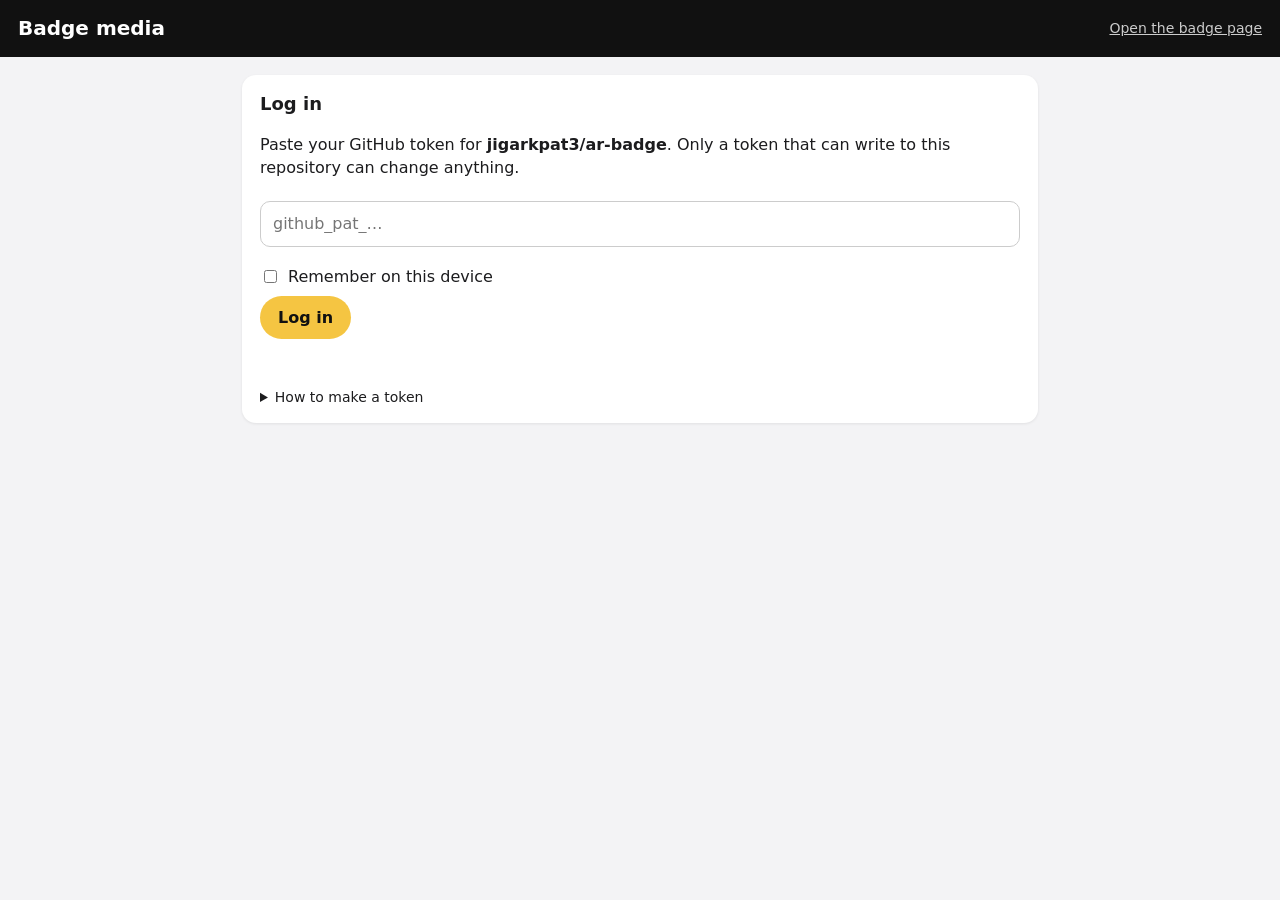
==== admin/index.html @ 6c8b1cbd "v9: media manager (/admin), live media from manifest with 3:4 crop, desktop notice with QR, run log " ====
<!DOCTYPE html>
<html lang="en">
<head>
  <meta charset="utf-8" />
  <meta name="viewport" content="width=device-width, initial-scale=1" />
  <meta name="robots" content="noindex" />
  <title>Badge media · Admin</title>
  <link rel="icon" href="data:," />
  <link rel="stylesheet" href="admin.css?v=9" />
  <!-- github.js: API calls. prepare.js: photo/video processing. admin.js: the page. -->
  <script src="github.js?v=9" defer></script>
  <script src="prepare.js?v=9" defer></script>
  <script src="admin.js?v=9" defer></script>
</head>
<body>
  <header>
    <h1>Badge media</h1>
    <a href="../" class="quiet">Open the badge page</a>
    <button id="logout" class="quiet hidden">Log out</button>
  </header>

  <!-- Login: a GitHub token for this repo is the password. -->
  <section id="login" class="card hidden">
    <h2>Log in</h2>
    <p>Paste your GitHub token for <b>jigarkpat3/ar-badge</b>. Only a token that can write to this repository can change anything.</p>
    <form id="login-form">
      <input id="token" type="password" autocomplete="off" spellcheck="false" placeholder="github_pat_…" required />
      <label class="check"><input id="remember" type="checkbox" /> Remember on this device</label>
      <button type="submit" id="login-button">Log in</button>
      <p id="login-error" class="error"></p>
    </form>
    <details>
      <summary>How to make a token</summary>
      <ol>
        <li>GitHub › your picture › <b>Settings</b> › <b>Developer settings</b> › <b>Personal access tokens</b> › <b>Fine-grained tokens</b> › <b>Generate new token</b>.</li>
        <li>Name: “Badge admin”. Expiration: 90 days (or what you like).</li>
        <li>Repository access: <b>Only select repositories</b> › <b>jigarkpat3/ar-badge</b>.</li>
        <li>Permissions › Repository permissions › <b>Contents: Read and write</b> (Metadata: Read-only is added by itself).</li>
        <li>Generate, copy it, paste it here.</li>
      </ol>
    </details>
  </section>

  <main id="app" class="hidden">
    <p id="status" class="status hidden"></p>

    <section class="card">
      <h2>Add a video or photo</h2>
      <input id="file" type="file" accept="video/mp4,video/quicktime,.mp4,.mov,.m4v,image/*" />
      <div id="preview" class="hidden">
        <div class="preview-row">
          <div>
            <div class="label">Whole file (the dimmed part is cut off)</div>
            <div id="stage"><div id="window"></div></div>
          </div>
          <div>
            <div class="label">On the badge</div>
            <canvas id="result" width="150" height="200"></canvas>
          </div>
        </div>
        <div id="image-mode" class="hidden">
          <label class="check"><input type="radio" name="mode" value="crop" checked /> Crop to fill the badge</label>
          <label class="check"><input type="radio" name="mode" value="fit" /> Fit inside (adds black bars)</label>
        </div>
        <label id="focus-row" class="hidden">Crop position <input id="focus" type="range" min="0" max="100" value="50" /></label>
        <p id="file-info" class="info"></p>
        <ul id="warnings" class="warnings"></ul>
        <label>Title <input id="title" type="text" maxlength="80" /></label>
        <label class="check"><input id="make-live" type="checkbox" /> Make it live after uploading</label>
        <button id="upload">Upload</button>
        <div id="progress" class="hidden"><div id="bar"></div></div>
      </div>
      <p class="info">Videos: MP4 or MOV (H.264 is safest), up to 95 MB, best under 40 MB. Photos: any size up to 30 MB; saved as a 750 × 1000 JPEG.</p>
    </section>

    <section class="card">
      <h2>Library</h2>
      <div id="library"></div>
    </section>
  </main>
</body>
</html>
---- admin/admin.css ----
/* Admin page: plain and readable, works on a phone and a computer. */
body { margin: 0; font: 16px/1.45 -apple-system, system-ui, sans-serif; background: #f3f3f5; color: #1c1c1e; }
header { display: flex; align-items: center; gap: 16px; padding: 14px 18px; background: #111; color: #fff; }
header h1 { margin: 0; font-size: 20px; flex: 1; }
header .quiet { color: #ccc; background: none; border: none; font: inherit; font-size: 14px; cursor: pointer; text-decoration: underline; padding: 0; }
main, #login { max-width: 760px; margin: 18px auto; padding: 0 12px; }
.card { background: #fff; border-radius: 14px; padding: 16px 18px; margin-bottom: 18px; box-shadow: 0 1px 3px rgba(0,0,0,.08); }
#login.card { padding: 16px 18px; }
h2 { margin: 0 0 10px; font-size: 18px; }
input[type=password], input[type=text] { width: 100%; box-sizing: border-box; font: inherit; padding: 10px 12px; border: 1px solid #ccc; border-radius: 10px; margin: 6px 0 10px; }
label { display: block; margin: 8px 0; }
label.check { display: flex; align-items: center; gap: 8px; }
button { font: inherit; font-weight: 600; padding: 10px 18px; border: none; border-radius: 999px; background: #f5c542; color: #111; cursor: pointer; }
button:disabled { opacity: .45; cursor: default; }
button.small { padding: 6px 12px; font-size: 14px; background: #e8e8ed; }
button.danger { color: #b3261e; }
.error { color: #b3261e; min-height: 1em; }
.info { color: #666; font-size: 14px; }
.warnings { color: #8a5a00; font-size: 14px; padding-left: 20px; }
.status { padding: 10px 14px; border-radius: 10px; background: #e7f3ff; color: #0b4f8a; }
.status.ok { background: #e6f6ea; color: #1c6b31; }
.status.bad { background: #fdecea; color: #b3261e; }
.hidden { display: none !important; }
.label { font-size: 13px; color: #666; margin-bottom: 4px; }

/* Upload preview: the whole file with the cut-off part dimmed, and the result. */
.preview-row { display: flex; gap: 18px; align-items: flex-start; flex-wrap: wrap; margin: 12px 0; }
#stage { position: relative; overflow: hidden; max-width: 320px; max-height: 320px; background: #000; border-radius: 6px; }
#stage > img, #stage > video { display: block; width: 100%; height: 100%; }
#window { position: absolute; border: 2px dashed #fff; border-radius: 6px; box-shadow: 0 0 0 999px rgba(0,0,0,.6); pointer-events: none; }
#result { width: 150px; height: 200px; border-radius: 6px; background: #000; }
#progress { height: 8px; background: #e8e8ed; border-radius: 4px; margin-top: 12px; overflow: hidden; }
#bar { height: 100%; width: 0; background: #34c759; transition: width .2s; }

/* Library */
.item { display: flex; gap: 14px; padding: 12px 0; border-top: 1px solid #eee; }
.item:first-child { border-top: none; }
.thumb { width: 72px; height: 96px; border-radius: 6px; background: #ddd; object-fit: cover; flex: none; }
.item .meta { flex: 1; min-width: 0; }
.item .title { font-weight: 600; overflow-wrap: anywhere; }
.item .buttons { display: flex; gap: 8px; flex-wrap: wrap; margin-top: 6px; }
.live { display: inline-block; font-size: 12px; font-weight: 700; color: #fff; background: #34c759; border-radius: 6px; padding: 1px 7px; margin-left: 6px; vertical-align: 2px; }
details { margin-top: 10px; font-size: 14px; }
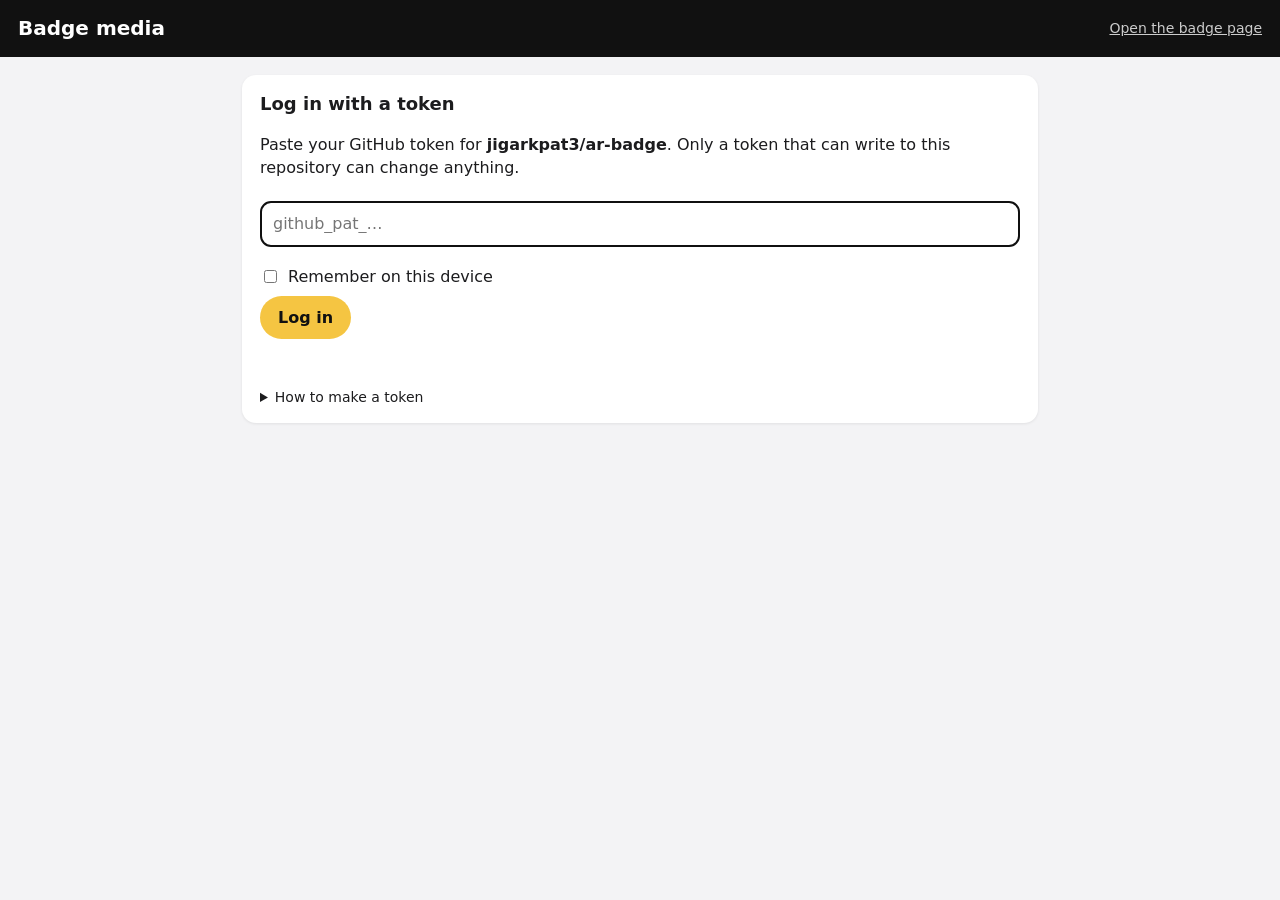
==== commit c28efec5: "Admin: password login (token encrypted with PBKDF2 + AES-GCM in admin/auth.json), use-a-token fallba" ====
--- a/admin/index.html
+++ b/admin/index.html
@@ -6,11 +6,12 @@
   <meta name="robots" content="noindex" />
   <title>Badge media · Admin</title>
   <link rel="icon" href="data:," />
-  <link rel="stylesheet" href="admin.css?v=9" />
+  <link rel="stylesheet" href="admin.css?v=10" />
   <!-- github.js: API calls. prepare.js: photo/video processing. admin.js: the page. -->
-  <script src="github.js?v=9" defer></script>
-  <script src="prepare.js?v=9" defer></script>
-  <script src="admin.js?v=9" defer></script>
+  <script src="github.js?v=10" defer></script>
+  <script src="auth.js?v=10" defer></script>
+  <script src="prepare.js?v=10" defer></script>
+  <script src="admin.js?v=10" defer></script>
 </head>
 <body>
   <header>
@@ -19,26 +20,37 @@
     <button id="logout" class="quiet hidden">Log out</button>
   </header>
 
-  <!-- Login: a GitHub token for this repo is the password. -->
+  <!-- Login. With a saved password (admin/auth.json): type the password.
+       Otherwise (or "Use a token instead"): paste the GitHub token. -->
   <section id="login" class="card hidden">
-    <h2>Log in</h2>
-    <p>Paste your GitHub token for <b>jigarkpat3/ar-badge</b>. Only a token that can write to this repository can change anything.</p>
+    <form id="password-form" class="hidden">
+      <h2>Log in</h2>
+      <input id="password" type="password" autocomplete="current-password" placeholder="Password" required />
+      <label class="check"><input class="remember" type="checkbox" /> Remember on this device</label>
+      <button type="submit" id="password-button">Log in</button>
+      <p id="password-error" class="error"></p>
+      <a href="#" id="use-token" class="small-link">Use a token instead</a>
+    </form>
+
     <form id="login-form">
+      <h2>Log in with a token</h2>
+      <p>Paste your GitHub token for <b>jigarkpat3/ar-badge</b>. Only a token that can write to this repository can change anything.</p>
       <input id="token" type="password" autocomplete="off" spellcheck="false" placeholder="github_pat_…" required />
-      <label class="check"><input id="remember" type="checkbox" /> Remember on this device</label>
+      <label class="check"><input class="remember" type="checkbox" /> Remember on this device</label>
       <button type="submit" id="login-button">Log in</button>
       <p id="login-error" class="error"></p>
+      <a href="#" id="use-password" class="small-link hidden">Use the password instead</a>
+      <details>
+        <summary>How to make a token</summary>
+        <ol>
+          <li>GitHub › your picture › <b>Settings</b> › <b>Developer settings</b> › <b>Personal access tokens</b> › <b>Fine-grained tokens</b> › <b>Generate new token</b>.</li>
+          <li>Name: “Badge admin”. Expiration: 90 days (or what you like).</li>
+          <li>Repository access: <b>Only select repositories</b> › <b>jigarkpat3/ar-badge</b>.</li>
+          <li>Permissions › Repository permissions › <b>Contents: Read and write</b> (Metadata: Read-only is added by itself).</li>
+          <li>Generate, copy it, paste it here. Then set a password (after logging in) so next time you can just type that.</li>
+        </ol>
+      </details>
     </form>
-    <details>
-      <summary>How to make a token</summary>
-      <ol>
-        <li>GitHub › your picture › <b>Settings</b> › <b>Developer settings</b> › <b>Personal access tokens</b> › <b>Fine-grained tokens</b> › <b>Generate new token</b>.</li>
-        <li>Name: “Badge admin”. Expiration: 90 days (or what you like).</li>
-        <li>Repository access: <b>Only select repositories</b> › <b>jigarkpat3/ar-badge</b>.</li>
-        <li>Permissions › Repository permissions › <b>Contents: Read and write</b> (Metadata: Read-only is added by itself).</li>
-        <li>Generate, copy it, paste it here.</li>
-      </ol>
-    </details>
   </section>
 
   <main id="app" class="hidden">
@@ -77,6 +89,20 @@
       <h2>Library</h2>
       <div id="library"></div>
     </section>
+
+    <!-- Password login (auth.js). Only while logged in. -->
+    <section class="card" id="password-card">
+      <h2>Login password</h2>
+      <p id="password-state" class="info">Checking…</p>
+      <form id="set-password-form">
+        <input id="new-password" type="password" autocomplete="new-password" placeholder="New password" required minlength="12" />
+        <input id="new-password-2" type="password" autocomplete="new-password" placeholder="Type it again" required minlength="12" />
+        <p class="info">At least 12 characters. A long phrase is best, like four random words: “purple tiger candle river”. The locked token is public on the site, so a strong password is what protects it.</p>
+        <button type="submit" id="set-password">Set password</button>
+        <button type="button" id="remove-password" class="small danger hidden">Remove password login</button>
+        <p id="set-password-error" class="error"></p>
+      </form>
+    </section>
   </main>
 </body>
 </html>
--- a/admin/admin.css
+++ b/admin/admin.css
@@ -41,3 +41,6 @@
 .item .buttons { display: flex; gap: 8px; flex-wrap: wrap; margin-top: 6px; }
 .live { display: inline-block; font-size: 12px; font-weight: 700; color: #fff; background: #34c759; border-radius: 6px; padding: 1px 7px; margin-left: 6px; vertical-align: 2px; }
 details { margin-top: 10px; font-size: 14px; }
+.small-link { font-size: 14px; color: #666; }
+#password-card input[type=password] { max-width: 420px; }
+#set-password-form button { margin-right: 8px; }
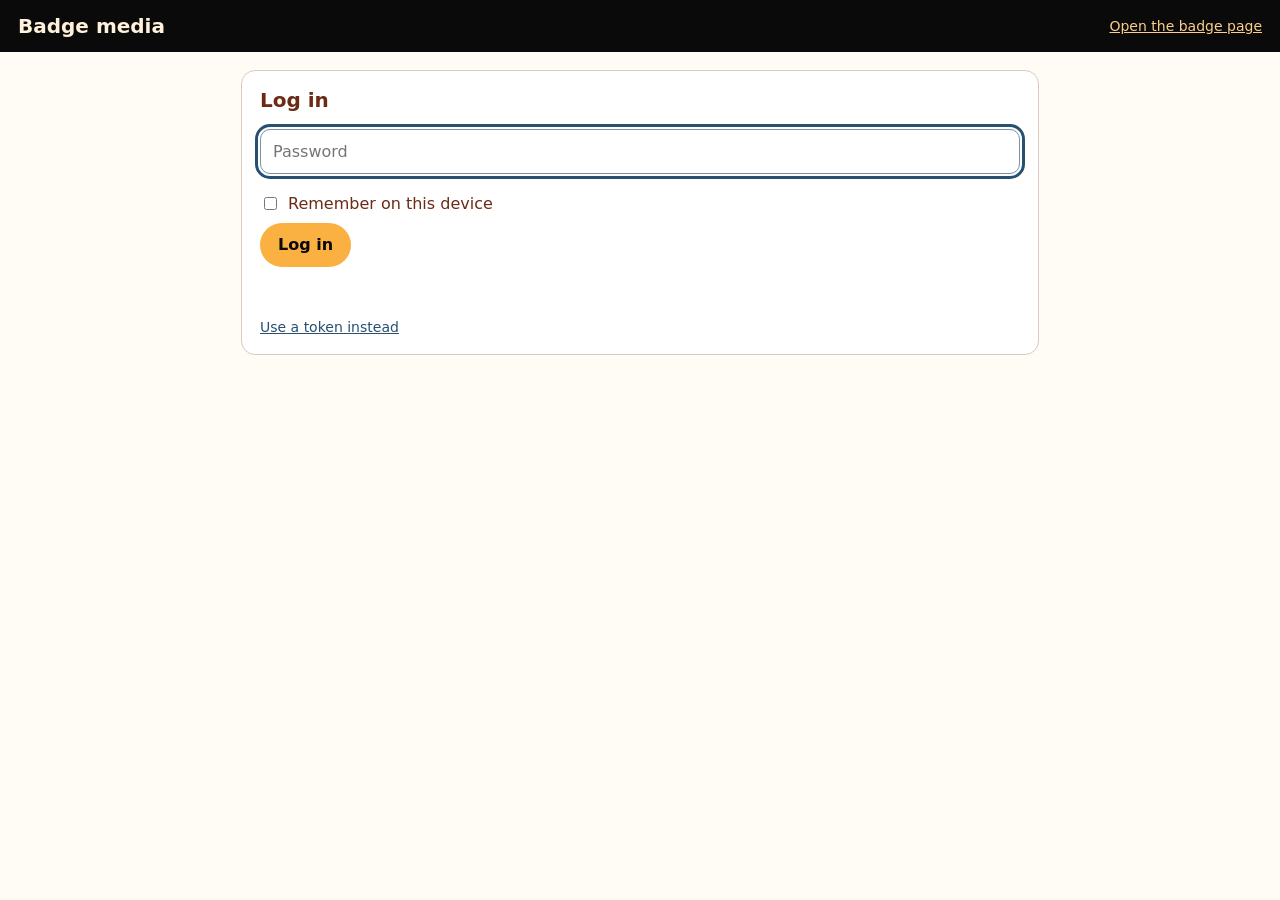
==== commit 0cd968f6: "NC27 brand (block system): palette, contrast, type hierarchy across the badge page and admin; ?v=11" ====
--- a/admin/index.html
+++ b/admin/index.html
@@ -6,12 +6,12 @@
   <meta name="robots" content="noindex" />
   <title>Badge media · Admin</title>
   <link rel="icon" href="data:," />
-  <link rel="stylesheet" href="admin.css?v=10" />
+  <link rel="stylesheet" href="admin.css?v=11" />
   <!-- github.js: API calls. prepare.js: photo/video processing. admin.js: the page. -->
-  <script src="github.js?v=10" defer></script>
-  <script src="auth.js?v=10" defer></script>
-  <script src="prepare.js?v=10" defer></script>
-  <script src="admin.js?v=10" defer></script>
+  <script src="github.js?v=11" defer></script>
+  <script src="auth.js?v=11" defer></script>
+  <script src="prepare.js?v=11" defer></script>
+  <script src="admin.js?v=11" defer></script>
 </head>
 <body>
   <header>
@@ -72,7 +72,7 @@
         </div>
         <div id="image-mode" class="hidden">
           <label class="check"><input type="radio" name="mode" value="crop" checked /> Crop to fill the badge</label>
-          <label class="check"><input type="radio" name="mode" value="fit" /> Fit inside (adds black bars)</label>
+          <label class="check"><input type="radio" name="mode" value="fit" /> Fit inside (adds dark bars)</label>
         </div>
         <label id="focus-row" class="hidden">Crop position <input id="focus" type="range" min="0" max="100" value="50" /></label>
         <p id="file-info" class="info"></p>
--- a/admin/admin.css
+++ b/admin/admin.css
@@ -1,46 +1,62 @@
-/* Admin page: plain and readable, works on a phone and a computer. */
-body { margin: 0; font: 16px/1.45 -apple-system, system-ui, sans-serif; background: #f3f3f5; color: #1c1c1e; }
-header { display: flex; align-items: center; gap: 16px; padding: 14px 18px; background: #111; color: #fff; }
-header h1 { margin: 0; font-size: 20px; flex: 1; }
-header .quiet { color: #ccc; background: none; border: none; font: inherit; font-size: 14px; cursor: pointer; text-decoration: underline; padding: 0; }
+/* Admin page, NC27 block system (see PROJECT.md): light neutral canvas,
+   Grift type (system font until the files arrive), published palette only.
+   On light, text is only Nishtha or Niyam (the two safe text colours);
+   amber/orange are fills with near-black type. Ratios: WCAG 2.1, measured. */
+:root {
+  --nishtha: #6b2b15; --shurvirta: #fbb042; --asmita: #fff1da; --niyam: #275071; --dharma: #e88838;
+  --near-black: #0a0a0a;
+  --nishtha-75: #dacac5; --niyam-38: #7892a7; --niyam-75: #c9d3dc;
+  --shurvirta-38: #fdce89; --shurvirta-75: #feebd0; --dharma-75: #f9e1cd; --asmita-75: #fffcf6;
+  --font: Grift, -apple-system, system-ui, "Segoe UI", Roboto, sans-serif;
+}
+body { margin: 0; font: 400 16px/1.45 var(--font); background: var(--asmita-75); color: var(--nishtha); }   /* 10.4:1 */
+header { display: flex; align-items: center; gap: 16px; padding: 14px 18px; background: var(--near-black); color: var(--asmita); }
+header h1 { margin: 0; font: 700 20px/1.2 var(--font); flex: 1; }                                           /* 17.8:1 */
+header .quiet { color: var(--shurvirta-38); background: none; border: none; font: inherit; font-size: 14px; cursor: pointer; text-decoration: underline; padding: 0; }   /* 13.5:1 */
 main, #login { max-width: 760px; margin: 18px auto; padding: 0 12px; }
-.card { background: #fff; border-radius: 14px; padding: 16px 18px; margin-bottom: 18px; box-shadow: 0 1px 3px rgba(0,0,0,.08); }
+.card { background: #fff; border: 1px solid var(--nishtha-75); border-radius: 14px; padding: 16px 18px; margin-bottom: 18px; }
 #login.card { padding: 16px 18px; }
-h2 { margin: 0 0 10px; font-size: 18px; }
-input[type=password], input[type=text] { width: 100%; box-sizing: border-box; font: inherit; padding: 10px 12px; border: 1px solid #ccc; border-radius: 10px; margin: 6px 0 10px; }
+h2 { margin: 0 0 10px; font: 700 20px/1.3 var(--font); color: var(--nishtha); }      /* heading */
+.label, label { font-weight: 600; }                                                   /* sub-heading / labels */
+input[type=password], input[type=text] { width: 100%; box-sizing: border-box; font: inherit; color: var(--nishtha); background: #fff; padding: 10px 12px; border: 1px solid var(--niyam-38); border-radius: 10px; margin: 6px 0 10px; }
+input:focus-visible, button:focus-visible, a:focus-visible { outline: 3px solid var(--niyam); outline-offset: 2px; }
+input[type=checkbox], input[type=radio], input[type=range] { accent-color: var(--niyam); }
 label { display: block; margin: 8px 0; }
-label.check { display: flex; align-items: center; gap: 8px; }
-button { font: inherit; font-weight: 600; padding: 10px 18px; border: none; border-radius: 999px; background: #f5c542; color: #111; cursor: pointer; }
-button:disabled { opacity: .45; cursor: default; }
-button.small { padding: 6px 12px; font-size: 14px; background: #e8e8ed; }
-button.danger { color: #b3261e; }
-.error { color: #b3261e; min-height: 1em; }
-.info { color: #666; font-size: 14px; }
-.warnings { color: #8a5a00; font-size: 14px; padding-left: 20px; }
-.status { padding: 10px 14px; border-radius: 10px; background: #e7f3ff; color: #0b4f8a; }
-.status.ok { background: #e6f6ea; color: #1c6b31; }
-.status.bad { background: #fdecea; color: #b3261e; }
+label.check { display: flex; align-items: center; gap: 8px; font-weight: 400; }
+a { color: var(--niyam); }                                                              /* 8.5:1 */
+button { font: inherit; font-weight: 700; padding: 10px 18px; border: none; border-radius: 999px; background: var(--shurvirta); color: var(--near-black); cursor: pointer; }   /* 10.7:1 */
+button:disabled { opacity: .45; cursor: default; }                                      /* inactive control */
+button.small { padding: 6px 12px; font-size: 14px; font-weight: 600; background: var(--asmita); color: var(--nishtha); }   /* 9.5:1 */
+button.danger { background: var(--dharma-75); color: var(--nishtha); }                 /* 8.4:1 (no red in the palette) */
+.error { color: var(--nishtha); font-weight: 700; min-height: 1em; }
+.info { color: var(--niyam); font-size: 14px; }                                         /* 8.5:1 */
+.warnings { color: var(--nishtha); font-size: 14px; padding-left: 20px; }
+.status { padding: 10px 14px; border-radius: 10px; background: var(--niyam-75); color: var(--niyam); }   /* 5.6:1 */
+.status.ok { background: var(--shurvirta-75); color: var(--nishtha); }                 /* 9.1:1 */
+.status.bad { background: var(--dharma-75); color: var(--nishtha); font-weight: 700; }  /* 8.4:1 */
 .hidden { display: none !important; }
-.label { font-size: 13px; color: #666; margin-bottom: 4px; }
+.label { font-size: 14px; color: var(--niyam); margin-bottom: 4px; }
+.small-link { font-size: 14px; color: var(--niyam); }
 
 /* Upload preview: the whole file with the cut-off part dimmed, and the result. */
 .preview-row { display: flex; gap: 18px; align-items: flex-start; flex-wrap: wrap; margin: 12px 0; }
-#stage { position: relative; overflow: hidden; max-width: 320px; max-height: 320px; background: #000; border-radius: 6px; }
+#stage { position: relative; overflow: hidden; max-width: 320px; max-height: 320px; background: var(--near-black); border-radius: 6px; }
 #stage > img, #stage > video { display: block; width: 100%; height: 100%; }
-#window { position: absolute; border: 2px dashed #fff; border-radius: 6px; box-shadow: 0 0 0 999px rgba(0,0,0,.6); pointer-events: none; }
-#result { width: 150px; height: 200px; border-radius: 6px; background: #000; }
-#progress { height: 8px; background: #e8e8ed; border-radius: 4px; margin-top: 12px; overflow: hidden; }
-#bar { height: 100%; width: 0; background: #34c759; transition: width .2s; }
+#window { position: absolute; border: 2px dashed var(--asmita); border-radius: 6px; box-shadow: 0 0 0 999px rgba(10, 10, 10, .6); pointer-events: none; }
+#result { width: 150px; height: 200px; border-radius: 6px; background: var(--near-black); }
+#progress { height: 8px; background: var(--asmita); border-radius: 4px; margin-top: 12px; overflow: hidden; }
+#bar { height: 100%; width: 0; background: var(--dharma); transition: width .2s; }
 
 /* Library */
-.item { display: flex; gap: 14px; padding: 12px 0; border-top: 1px solid #eee; }
+.item { display: flex; gap: 14px; padding: 12px 0; border-top: 1px solid var(--nishtha-75); }
 .item:first-child { border-top: none; }
-.thumb { width: 72px; height: 96px; border-radius: 6px; background: #ddd; object-fit: cover; flex: none; }
+.thumb { width: 72px; height: 96px; border-radius: 6px; background: var(--asmita); object-fit: cover; flex: none; }
 .item .meta { flex: 1; min-width: 0; }
-.item .title { font-weight: 600; overflow-wrap: anywhere; }
+.item .title { font-weight: 700; overflow-wrap: anywhere; }
 .item .buttons { display: flex; gap: 8px; flex-wrap: wrap; margin-top: 6px; }
-.live { display: inline-block; font-size: 12px; font-weight: 700; color: #fff; background: #34c759; border-radius: 6px; padding: 1px 7px; margin-left: 6px; vertical-align: 2px; }
+.live { display: inline-block; font-size: 12px; font-weight: 700; color: var(--near-black); background: var(--shurvirta); border-radius: 6px; padding: 1px 7px; margin-left: 6px; vertical-align: 2px; }   /* 10.7:1 */
 details { margin-top: 10px; font-size: 14px; }
-.small-link { font-size: 14px; color: #666; }
+summary { color: var(--niyam); cursor: pointer; }
+.small-link { font-size: 14px; color: var(--niyam); }
 #password-card input[type=password] { max-width: 420px; }
 #set-password-form button { margin-right: 8px; }
